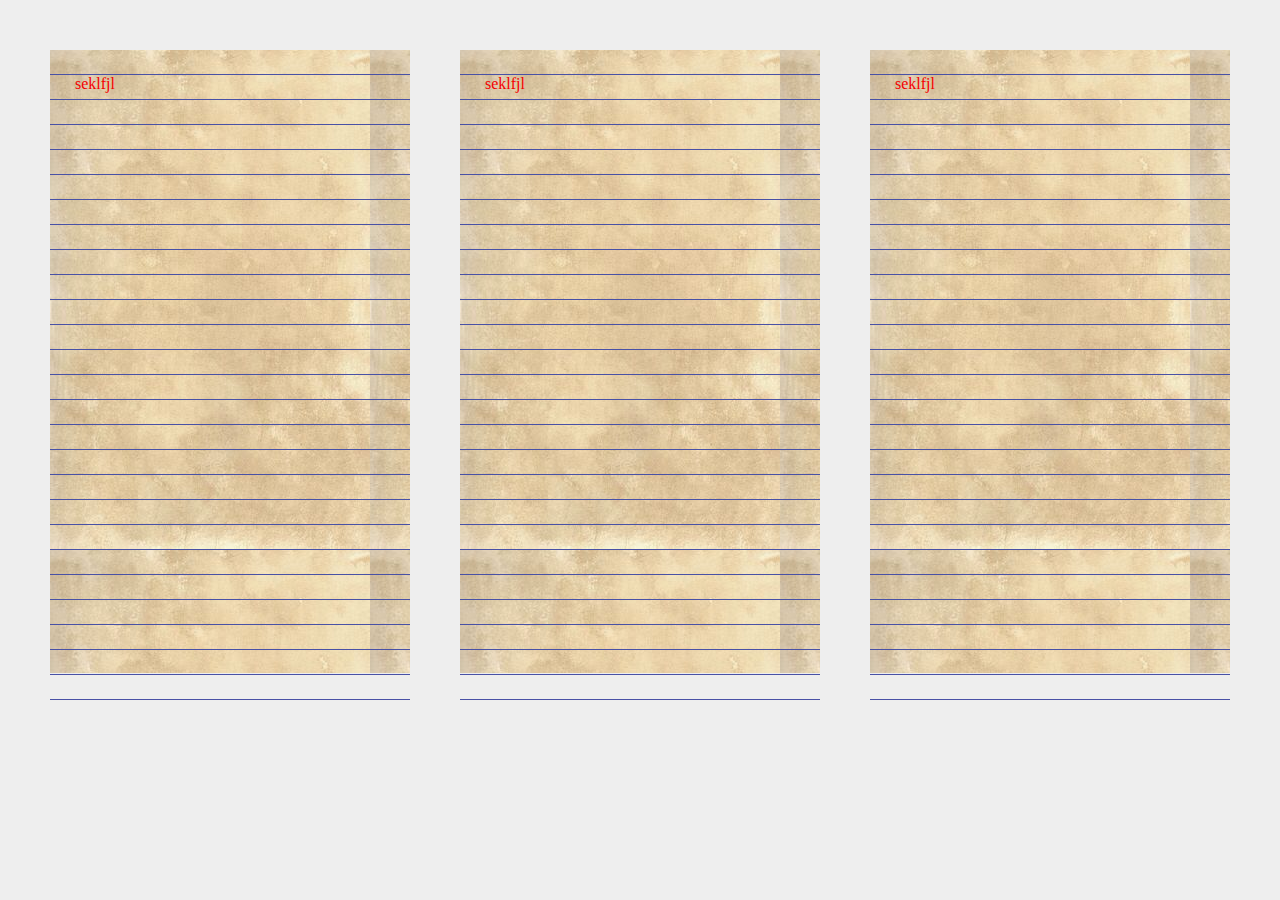
==== Day 1/index.html @ 294ef85c "first commit" ====
<!DOCTYPE html>
<html lang="en">
<head>
    <meta charset="UTF-8">
    <meta name="viewport" content="width=device-width, initial-scale=1.0">
    <title>Day 1</title>
</head>
<body>
    <div class="wholebody">
        <div class="part1">
            <div class="frame">
                seklfjl
            </div>
        </div>
        <div class="part2">
            <div class="frame">
                seklfjl
            </div>
        </div>
        <div class="part3">
            <div class="frame">
                seklfjl
            </div>
        </div>
    </div>
    
</body>
<link rel="stylesheet" href="main.css">
</html>
---- Day 1/main.css ----
*{
    margin: 0;
    padding: 0;

}
body{
    background-color: #eeeeee;
}
.wholebody{
    background-color: #eeeeee;
    height: 723px;
    display: flex;
}   
.part1{
    margin: 50px 25px 50px 50px;
    color: #f50000;
    background-image: url("page.jpg");
    width: 425px;
}  
.part2{
    margin: 50px 25px 50px 25px;
    color: #f50000;
    background-image: url("page.jpg");
    width: 425px;
}  
.part3{
    margin: 50px 50px 50px 25px;
    color: #f50000;
    background-image: url("page.jpg");
    width: 425px;
}
.frame{
    background: repeating-linear-gradient(#e6646400, #e6646400 24px, #000966 10px, #9198e5 25px);
    height: 100%;
    padding: 25px 25px 25px 25px;
    
}
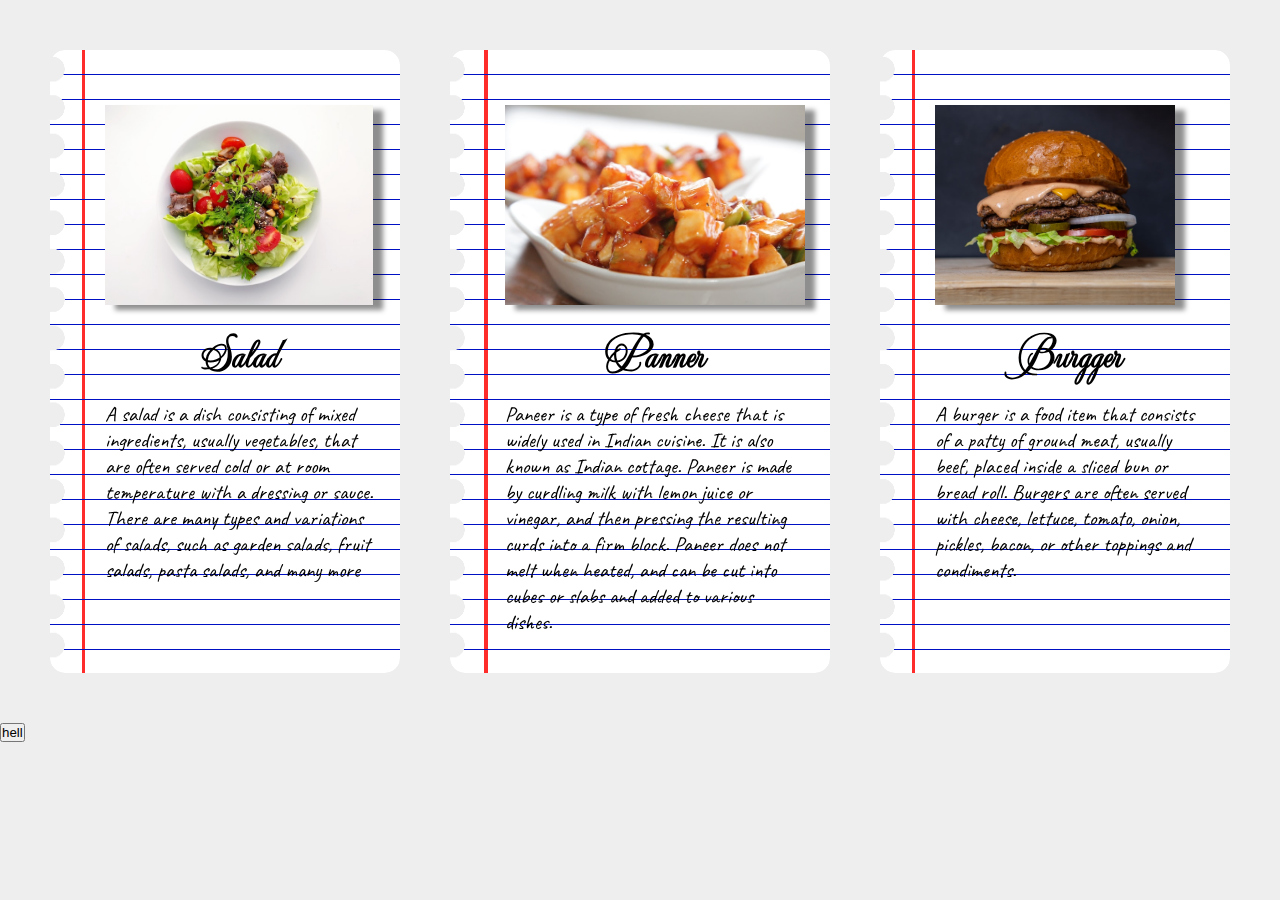
==== commit 5bc8bec6: "day 1 end" ====
--- a/Day 1/index.html
+++ b/Day 1/index.html
@@ -9,21 +9,53 @@
     <div class="wholebody">
         <div class="part1">
             <div class="frame">
-                seklfjl
+                <div class="padd">
+                    <img class="imag"  src="salad.jpg" alt="">
+                    <br><br>
+                    <h2 class="Heading"> Salad </h2>
+                    <br>
+                    <div class="text">
+                        A salad is a dish consisting of mixed ingredients, usually vegetables, that are often served cold or at room temperature with a dressing or sauce. There are many types and variations of salads, such as garden salads, fruit salads, pasta salads, and many more
+                    </div>
+                </div>
             </div>
         </div>
         <div class="part2">
             <div class="frame">
-                seklfjl
+                <div class="padd">
+                    <img class="imag"  src="panner.jpg" alt="paneer">
+                    <br><br>
+                    <h2 class="Heading"> Panner </h2>
+                    <br>
+                    <div class="text">
+                        Paneer is a type of fresh cheese that is widely used in Indian cuisine. It is also known as Indian cottage. Paneer is made by curdling milk with lemon juice or vinegar, and then pressing the resulting curds into a firm block. Paneer does not melt when heated, and can be cut into cubes or slabs and added to various dishes.
+                    </div>
+                </div>
             </div>
         </div>
         <div class="part3">
+            <audio autoplay hidden>
+                <source src="Sound.wav" type="audio/mpeg">
+                           If you're reading this, audio isn't supported. 
+               </audio>
             <div class="frame">
-                seklfjl
+                <div class="padd">
+                    <img class="imag"  src="burgger.jpg" alt="">
+                    <br><br>
+                    <h2 class="Heading"> Burgger </h2>
+                    <br>
+                    <div class="text">
+                        A burger is a food item that consists of a patty of ground meat, usually beef, placed inside a sliced bun or bread roll. Burgers are often served with cheese, lettuce, tomato, onion, pickles, bacon, or other toppings and condiments.
+                    </div>
+                </div>
             </div>
         </div>
     </div>
+    <button  onclick="myFunction()">
+        hell
+    </button>
     
 </body>
 <link rel="stylesheet" href="main.css">
+<script type="text/javascript" src="src.js"></script>
 </html>
--- a/Day 1/main.css
+++ b/Day 1/main.css
@@ -1,3 +1,7 @@
+@import url('https://fonts.googleapis.com/css2?family=Mea+Culpa&display=swap');
+
+@import url('https://fonts.googleapis.com/css2?family=Caveat&display=swap');
+
 *{
     margin: 0;
     padding: 0;
@@ -13,25 +17,73 @@
 }   
 .part1{
     margin: 50px 25px 50px 50px;
-    color: #f50000;
-    background-image: url("page.jpg");
+    background-color: white;
+    -webkit-mask:radial-gradient(circle .8rem at 2px 50%,#0000 98%,#000)0 0/100% 2.4rem;
     width: 425px;
-}  
+    border-radius: 15px;
+} 
+.part1:hover{
+    margin: 50px 25px 50px 50px;
+    background-color:rgba(243, 240, 240, 0.801);
+    -webkit-mask:radial-gradient(circle .8rem at 2px 50%,#0000 98%,#000)0 0/100% 2.4rem;
+    width: 425px;
+    border-radius: 15px;
+
+}   
 .part2{
     margin: 50px 25px 50px 25px;
-    color: #f50000;
-    background-image: url("page.jpg");
+    background-color: white;
+    -webkit-mask:radial-gradient(circle .8rem at 2px 50%,#0000 98%,#000)0 0/100% 2.4rem;
     width: 425px;
+    border-radius: 15px;
+    
 }  
+.part2:hover{
+    margin: 50px 25px 50px 25px;
+    background-color: rgba(243, 240, 240, 0.801);
+    -webkit-mask:radial-gradient(circle .8rem at 2px 50%,#0000 98%,#000)0 0/100% 2.4rem;
+    width: 425px;
+    border-radius: 15px;
+    
+} 
 .part3{
     margin: 50px 50px 50px 25px;
-    color: #f50000;
-    background-image: url("page.jpg");
+    background-color: white;
+    -webkit-mask:radial-gradient(circle .8rem at 2px 50%,#0000 98%,#000)0 0/100% 2.4rem;
     width: 425px;
+    border-radius: 15px;
 }
+.part3:hover{
+    margin: 50px 50px 50px 25px;
+    background-color: rgba(243, 240, 240, 0.801);
+    -webkit-mask:radial-gradient(circle .8rem at 2px 50%,#0000 98%,#000)0 0/100% 2.4rem;
+    width: 425px;
+    border-radius: 15px;
+}
+
 .frame{
-    background: repeating-linear-gradient(#e6646400, #e6646400 24px, #000966 10px, #9198e5 25px);
+    background: repeating-linear-gradient(#00000000, #00000000 24px, #0010c5 10px, #0010c5 25px), linear-gradient(90deg,rgba(219, 253, 0, 0) 0 9%,rgb(255, 44, 44) 0 10%, rgba(0, 0, 253, 0) 0 60%);
     height: 100%;
-    padding: 25px 25px 25px 25px;
     
+}
+.padd{
+    
+    padding: 55px 25px 25px 55px;
+    
+}
+.imag{
+    height: 200px;
+    box-shadow: 10px 5px 5px rgba(0, 0, 0, 0.445);
+    
+}
+.Heading{
+    text-align: center;
+    font-family: 'Mea Culpa', cursive;
+    font-size: 40Px;
+
+}
+.text{
+    font-family: 'Caveat', cursive;
+    font-size: 21Px;
+
 }